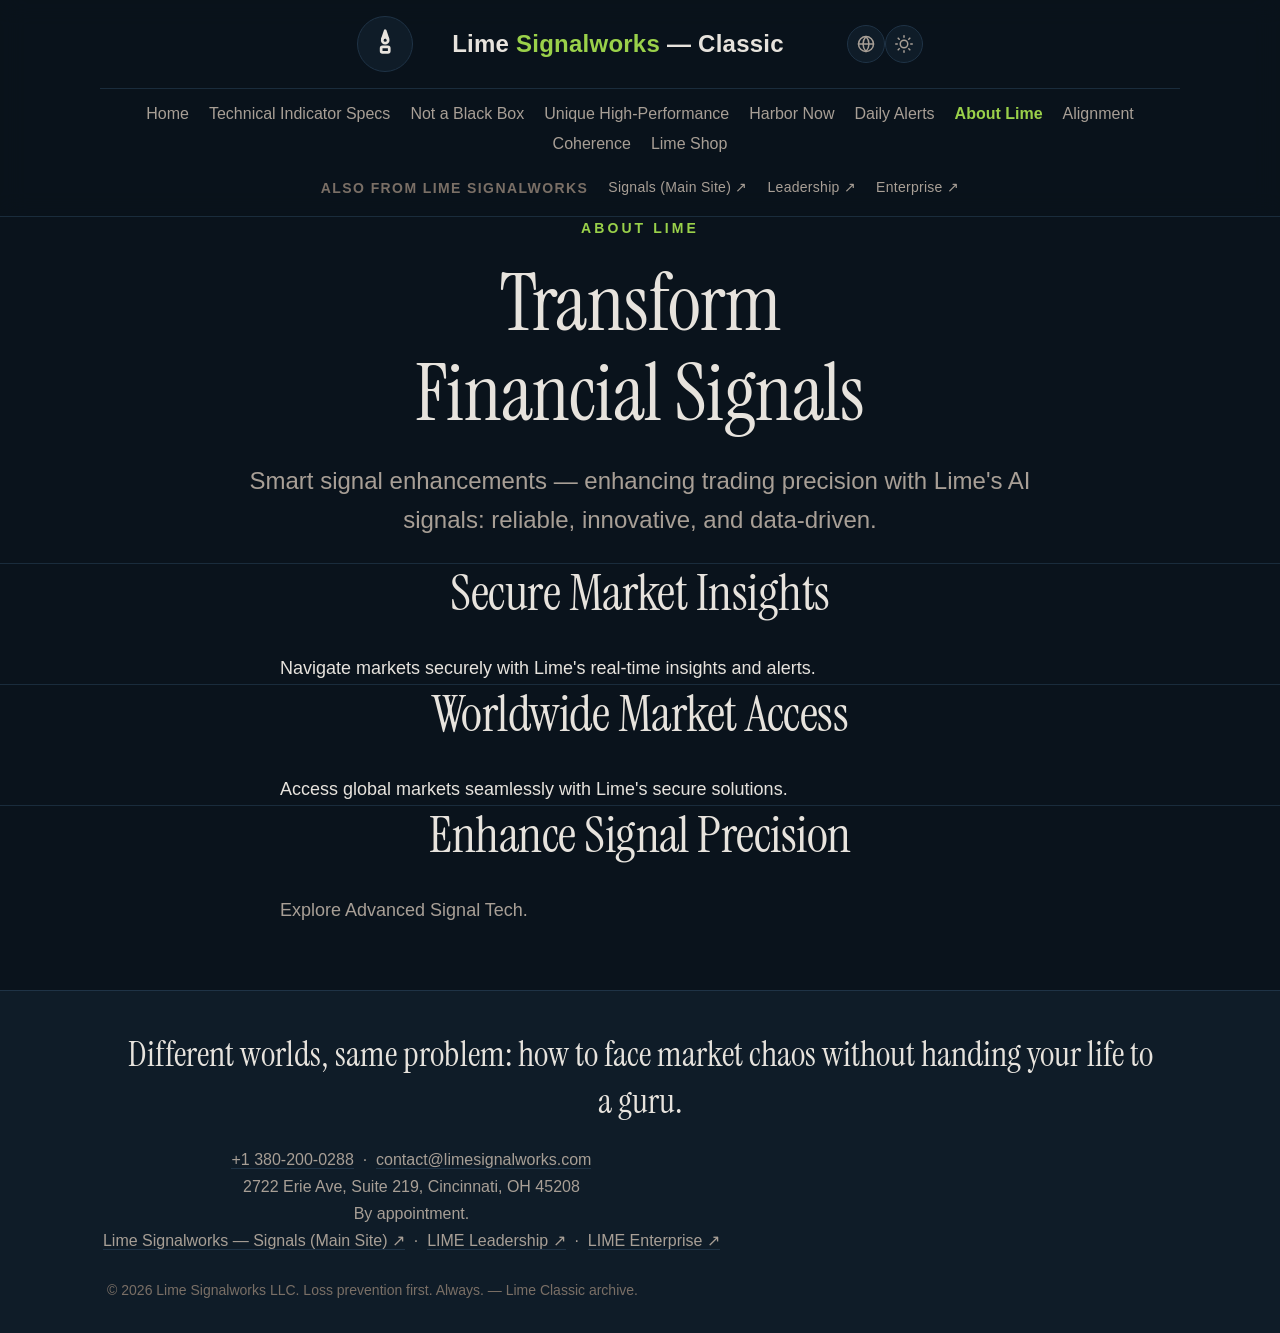
==== about-lime.html @ 79e6ef22 "Build second batch: 5 more Classic pages (daily-alerts, about-lime, alignment, coherence, lime-shop)" ====
<!DOCTYPE html>
<html lang="en" data-theme="dark">
<head>
<meta charset="UTF-8">
<meta name="viewport" content="width=device-width, initial-scale=1.0">
<title>About Lime · Lime Signalworks Classic</title>
<meta name="description" content="About Lime Signalworks: transforming financial signals with secure, real-time AI market insights.">
<link rel="canonical" href="https://classic.limesignalworks.com/about-lime.html">
<link rel="stylesheet" href="assets/style.css">
<link rel="preconnect" href="https://fonts.googleapis.com">
<link rel="preconnect" href="https://fonts.gstatic.com" crossorigin>
<link href="https://fonts.googleapis.com/css2?family=Instrument+Serif:ital@0;1&display=swap" rel="stylesheet">
<link href="https://api.fontshare.com/v2/css?f[]=general-sans@300,400,500,600,700&display=swap" rel="stylesheet">
</head>
<body>
<header>
  <div class="wrap hdr">
    <a class="brand" href="index.html" aria-label="Lime Signalworks Classic home">
      <span class="brand-mark"><svg viewBox="0 0 24 24" fill="none" stroke="currentColor" stroke-width="2" stroke-linecap="round" stroke-linejoin="round" aria-hidden="true"><path d="M12 2 L14 8 L12 6 L10 8 Z"/><rect x="9" y="14" width="6" height="4" rx="1"/><circle cx="12" cy="9" r="2.2"/></svg></span>
      <span class="word">Lime&nbsp;<b>Signalworks</b> &mdash; Classic</span>
    </a>
    <div class="hdr-actions">
      <div class="hdr-tools">
        <button class="icon-btn" data-translate aria-label="Translate this page">
          <svg width="18" height="18" viewBox="0 0 24 24" fill="none" stroke="currentColor" stroke-width="2" stroke-linecap="round" stroke-linejoin="round"><circle cx="12" cy="12" r="10"/><path d="M2 12h20M12 2a15.3 15.3 0 0 1 4 10 15.3 15.3 0 0 1-4 10 15.3 15.3 0 0 1-4-10 15.3 15.3 0 0 1 4-10z"/></svg>
        </button>
        <button class="icon-btn" data-theme-toggle aria-label="Switch theme">
          <svg width="18" height="18" viewBox="0 0 24 24" fill="none" stroke="currentColor" stroke-width="2" stroke-linecap="round" stroke-linejoin="round"><circle cx="12" cy="12" r="5"/><path d="M12 1v2M12 21v2M4.22 4.22l1.42 1.42M18.36 18.36l1.42 1.42M1 12h2M21 12h2M4.22 19.78l1.42-1.42M18.36 5.64l1.42-1.42"/></svg>
        </button>
      </div>
    </div>
  </div>
  <nav class="site-nav wrap" aria-label="Lime Classic pages">
      <a href="index.html">Home</a>
      <a href="technical-indicator-specs.html">Technical Indicator Specs</a>
      <a href="not-a-black-box.html">Not a Black Box</a>
      <a href="unique-high-performance.html">Unique High-Performance</a>
      <a href="harbor-now.html">Harbor Now</a>
      <a href="daily-alerts.html">Daily Alerts</a>
      <a href="about-lime.html" aria-current="page">About Lime</a>
      <a href="alignment.html">Alignment</a>
      <a href="coherence.html">Coherence</a>
      <a href="lime-shop.html">Lime Shop</a>
  </nav>
  <div class="sibling-nav wrap" aria-label="Other Lime Signalworks sites">
    <span class="sibling-label">Also from Lime Signalworks</span>
    <a href="https://signals.limesignalworks.com" target="_blank" rel="noopener">Signals (Main Site) &#8599;</a>
    <a href="https://leadership.limesignalworks.com" target="_blank" rel="noopener">Leadership &#8599;</a>
    <a href="https://lime-enterprise-web.vercel.app" target="_blank" rel="noopener">Enterprise &#8599;</a>
  </div>
</header>
<main>

  <section class="hero sec-plain">
    <div class="wrap">
      <div class="kicker">About Lime</div>
      <h1>Transform Financial Signals</h1>
      <p class="lede">Smart signal enhancements &mdash; enhancing trading precision with Lime's AI signals: reliable, innovative, and data-driven.</p>
    </div>
  </section>

  <section class="sec-plain">
    <div class="wrap">
      <div class="sec-bar"><h2>Secure Market Insights</h2></div>
      <div class="sec-body">
        <p>Navigate markets securely with Lime's real-time insights and alerts.</p>
      </div>
    </div>
  </section>

  <section class="sec-plain">
    <div class="wrap">
      <div class="sec-bar"><h2>Worldwide Market Access</h2></div>
      <div class="sec-body">
        <p>Access global markets seamlessly with Lime's secure solutions.</p>
      </div>
    </div>
  </section>

  <section class="sec-plain">
    <div class="wrap">
      <div class="sec-bar"><h2>Enhance Signal Precision</h2></div>
      <div class="sec-body">
        <p class="muted">Explore Advanced Signal Tech.</p>
      </div>
    </div>
  </section>


</main>
<footer>
  <div class="wrap foot-wrap">
    <div class="foot">
      <p class="creed">Different worlds, same problem: how to face market chaos without handing your life to a guru.</p>
      <p class="meta">
        <a href="tel:+13802000288">+1 380-200-0288</a> &nbsp;&middot;&nbsp;
        <a href="mailto:contact@limesignalworks.com">contact@limesignalworks.com</a><br>
        2722 Erie Ave, Suite 219, Cincinnati, OH 45208<br>
        By appointment.
      </p>
      <p class="meta" aria-label="Other Lime Signalworks sites">
        <a href="https://signals.limesignalworks.com" target="_blank" rel="noopener">Lime Signalworks &mdash; Signals (Main Site) &#8599;</a> &nbsp;&middot;&nbsp;
        <a href="https://leadership.limesignalworks.com" target="_blank" rel="noopener">LIME Leadership &#8599;</a> &nbsp;&middot;&nbsp;
        <a href="https://lime-enterprise-web.vercel.app" target="_blank" rel="noopener">LIME Enterprise &#8599;</a>
      </p>
      <p class="copy">&copy; 2026 Lime Signalworks LLC. Loss prevention first. Always. &mdash; Lime Classic archive.</p>
    </div>
  </div>
</footer>
<script src="assets/site.js"></script>
</body>
</html>
---- assets/style.css ----
/* Lime Classic shared stylesheet.
   Reused verbatim (structure, tokens, unboxed section pattern) from the
   reviewed sibling design system at lime-web-public/index.html, per the
   Lime Classic first-batch build spec. Ember/flame companion, visitor
   counter, and keeper-portrait rotation scripts are intentionally omitted
   -- those are specific to the Signals site. Theme toggle and translate
   button are retained for cross-site consistency. */
:root {
  --text-xs: clamp(0.75rem, 0.7rem + 0.25vw, 0.875rem);
  --text-sm: clamp(0.875rem, 0.8rem + 0.35vw, 1rem);
  --text-base: clamp(1rem, 0.95rem + 0.25vw, 1.125rem);
  --text-lg: clamp(1.125rem, 1rem + 0.75vw, 1.5rem);
  --text-xl: clamp(1.5rem, 1.2rem + 1.25vw, 2.25rem);
  --text-2xl: clamp(2rem, 1.2rem + 2.5vw, 3.25rem);
  --text-3xl: clamp(2.5rem, 1rem + 5vw, 5.25rem);
  --space-1: 0.25rem; --space-2: 0.5rem; --space-3: 0.75rem; --space-4: 1rem;
  --space-5: 1.25rem; --space-6: 1.5rem; --space-8: 2rem; --space-10: 2.5rem;
  --space-12: 3rem; --space-16: 4rem; --space-20: 5rem; --space-24: 6rem;
  --radius-sm: 0.375rem; --radius-md: 0.5rem; --radius-lg: 0.75rem; --radius-xl: 1rem; --radius-full: 999px;
  --transition-interactive: 180ms cubic-bezier(0.16, 1, 0.3, 1);
  --font-display: 'Instrument Serif', Georgia, serif;
  --font-body: 'General Sans', 'Helvetica Neue', sans-serif;
}
:root, [data-theme="dark"] {
  --color-bg: #0a131c; --color-surface: #0f1c28; --color-surface-2: #142433; --color-surface-offset: #16273a;
  --color-border: #1f3346; --color-divider: #1a2c3c;
  --color-text: #e7e3dd; --color-text-muted: #a89f96; --color-text-faint: #7a6f66;
  --color-primary: #9ad14a; --color-primary-hover: #b4e06a; --color-primary-soft: rgba(154,209,74,0.12);
  --color-glow-blue: #2f9bff;
  --color-beam: #e8b659; --color-beam-soft: rgba(232,182,89,0.14);
  --shadow-md: 0 4px 24px rgba(0,0,0,0.35); --shadow-lg: 0 18px 50px rgba(0,0,0,0.45);
}
[data-theme="light"] {
  --color-bg: #e7e3dd; --color-surface: #ffffff; --color-surface-2: #f7faf8; --color-surface-offset: #eef3ef;
  --color-border: #dbe4dd; --color-divider: #e4ece6;
  --color-text: #0a131c; --color-text-muted: #56685e; --color-text-faint: #8a9c92;
  --color-primary: #4f7a1f; --color-primary-hover: #3d6017; --color-primary-soft: rgba(79,122,31,0.10);
  --color-glow-blue: #2f9bff;
  --color-beam: #b07d1f; --color-beam-soft: rgba(176,125,31,0.12);
  --shadow-md: 0 4px 24px rgba(20,40,28,0.08); --shadow-lg: 0 18px 50px rgba(20,40,28,0.12);
}
*, *::before, *::after { box-sizing: border-box; margin: 0; padding: 0; }
html { -webkit-font-smoothing: antialiased; -moz-osx-font-smoothing: grayscale; text-rendering: optimizeLegibility; scroll-behavior: smooth; }
body { min-height: 100dvh; line-height: 1.6; font-family: var(--font-body); font-size: var(--text-base); color: var(--color-text); background-color: var(--color-bg); }
img, svg { display: block; max-width: 100%; height: auto; }
a, button { transition: color var(--transition-interactive), background var(--transition-interactive), border-color var(--transition-interactive), box-shadow var(--transition-interactive); }
h1, h2, h3 { text-wrap: balance; line-height: 1.12; font-family: var(--font-display); font-weight: 400; letter-spacing: -0.01em; }
p, li { text-wrap: pretty; max-width: 70ch; }
::selection { background: var(--color-primary-soft); }
:focus-visible { outline: 2px solid var(--color-primary); outline-offset: 3px; border-radius: var(--radius-sm); }
.wrap { max-width: 1080px; margin: 0 auto; padding: 0 var(--space-6); }

header { position: sticky; top: 0; z-index: 10; backdrop-filter: blur(12px); background: color-mix(in oklab, var(--color-bg) 82%, transparent); border-bottom: 1px solid var(--color-divider); }
.hdr { display: flex; align-items: center; justify-content: center; flex-wrap: wrap; padding: var(--space-4) 0; gap: var(--space-4); }
.hdr-actions { display: flex; flex-wrap: nowrap; align-items: center; gap: var(--space-4); }
.brand { display: flex; align-items: center; gap: var(--space-3); text-decoration: none; color: var(--color-text); }
.brand-mark { height: 56px; width: 56px; object-fit: cover; border-radius: 50%; flex-shrink: 0; border: 1px solid var(--color-border); display: flex; align-items: center; justify-content: center; background: var(--color-surface); }
.brand-mark svg { width: 60%; height: 60%; }
@media (max-width: 560px) { .brand-mark { height: 44px; width: 44px; } }
.brand .word { font-family: var(--font-body); font-weight: 600; font-size: var(--text-lg); letter-spacing: 0.01em; }
.brand .word b { font-weight: 700; color: var(--color-primary); }
.brand:hover { color: var(--color-primary); text-decoration: underline; text-underline-offset: 2px; }
.hdr-tools { display: flex; align-items: center; gap: 0; }
.icon-btn { display: inline-flex; align-items: center; justify-content: center; width: 38px; height: 38px; border-radius: var(--radius-full); border: 1px solid var(--color-border); color: var(--color-text-muted); background: var(--color-surface); cursor: pointer; }
.icon-btn:hover { color: var(--color-text); border-color: var(--color-primary); }
@media (min-width: 768px) { .brand .word { margin-inline: 2ch; } .hdr-tools { margin-left: 2ch; } }

/* Primary in-site page nav -- plain text links, no boxes. */
.site-nav { display: flex; flex-wrap: wrap; align-items: center; justify-content: center; gap: var(--space-1) var(--space-5); padding: var(--space-3) 0; border-top: 1px solid var(--color-divider); font-size: var(--text-sm); }
.site-nav a { color: var(--color-text-muted); text-decoration: none; }
.site-nav a:hover, .site-nav a[aria-current="page"] { color: var(--color-primary); }
.site-nav a[aria-current="page"] { font-weight: 600; }

/* Cross-site outbound links -- plain text, clearly labeled, no boxes. */
.sibling-nav { display: flex; flex-wrap: wrap; align-items: center; justify-content: center; gap: var(--space-1) var(--space-5); padding: var(--space-2) 0 var(--space-4); font-size: var(--text-xs); letter-spacing: 0.02em; }
.sibling-nav .sibling-label { color: var(--color-text-faint); text-transform: uppercase; letter-spacing: 0.1em; font-weight: 600; }
.sibling-nav a { color: var(--color-text-muted); text-decoration: none; border-bottom: 1px solid transparent; }
.sibling-nav a:hover { color: var(--color-primary); border-color: var(--color-primary); }

h1, h2, h3 { text-transform: none; }
.kicker { font-size: var(--text-xs); letter-spacing: 0.22em; text-transform: uppercase; color: var(--color-primary); font-weight: 600; margin-bottom: var(--space-5); }

.hero { padding: clamp(var(--space-12), 8vw, var(--space-20)) 0 var(--space-6); text-align: center; }
.hero h1 { font-size: var(--text-3xl); margin: 0 auto var(--space-6); max-width: 20ch; }
.hero .lede { font-size: var(--text-lg); color: var(--color-text-muted); max-width: 62ch; margin: 0 auto; }
.hero .lede strong { color: var(--color-primary); font-weight: 600; }
.hero-cta { margin-top: var(--space-8); display: flex; justify-content: center; gap: var(--space-4); flex-wrap: wrap; }

.btn { display: inline-flex; align-items: center; gap: var(--space-2); font-family: var(--font-body); font-weight: 600; font-size: var(--text-base); text-decoration: none; color: var(--color-bg); background: var(--color-primary); padding: var(--space-3) var(--space-6); border-radius: var(--radius-full); border: 1px solid var(--color-primary); box-shadow: var(--shadow-md); }
.btn:hover { background: var(--color-primary-hover); border-color: var(--color-primary-hover); transform: translateY(-2px); box-shadow: var(--shadow-lg); }
.btn.btn-ghost { background: transparent; color: var(--color-text); border-color: var(--color-border); box-shadow: none; }
.btn.btn-ghost:hover { border-color: var(--color-primary); color: var(--color-primary); transform: none; box-shadow: none; }

/* Unboxed section heading pattern -- centered display type, no box/glow ring. */
.sec-bar { text-align: center; margin: 0 auto var(--space-8); }
.sec-bar h2, .sec-bar h3 { font-size: var(--text-2xl); margin: 0; text-align: center; font-family: var(--font-display); font-weight: 400; letter-spacing: -0.01em; color: var(--color-text); }
.sec-bar h3 { font-size: var(--text-xl); }

/* Hairline wayfinding divider before each unboxed section -- a 1px top border,
   not an enclosing box, so scroll rhythm stays legible without box/card chrome. */
.sec-plain { border-top: 1px solid var(--color-divider); padding-top: var(--space-16); margin-top: var(--space-16); }
.sec-plain:first-child { border-top: none; padding-top: 0; margin-top: 0; }
section { margin-top: 0 !important; padding-top: 0 !important; }

.sec-body { max-width: 720px; margin-left: auto; margin-right: auto; }
.sec-body.wide { max-width: 860px; }
.sec-body p { font-size: var(--text-base); color: var(--color-text); margin-bottom: var(--space-5); line-height: 1.7; }
.sec-body p:last-child { margin-bottom: 0; }
.sec-body .muted { color: var(--color-text-muted); }
.sec-body strong { color: var(--color-primary); font-weight: 600; }
.sec-body ul, .sec-body ol { margin: 0 0 var(--space-5) var(--space-6); color: var(--color-text); }
.sec-body li { margin-bottom: var(--space-2); line-height: 1.65; }
.sec-body h3 { font-size: var(--text-lg); margin: var(--space-8) 0 var(--space-3); font-family: var(--font-display); font-weight: 400; color: var(--color-text); text-align: left; }
.sec-sub { text-align: center; color: var(--color-text-muted); margin: 0 auto var(--space-10); max-width: 640px; }

/* Indicator list -- each indicator is a plain flowing subsection separated
   by the same hairline rhythm used between major sections, per spec. */
.indicator { border-top: 1px solid var(--color-divider); padding-top: var(--space-10); margin-top: var(--space-10); }
.indicator:first-child { border-top: none; padding-top: 0; margin-top: 0; }
.indicator h3 { font-size: var(--text-xl); margin: 0 0 var(--space-3); text-align: left; font-family: var(--font-display); font-weight: 400; color: var(--color-text); }
.indicator .ind-states { font-size: var(--text-sm); color: var(--color-text-muted); margin-bottom: var(--space-2); }
.indicator .ind-formula { font-family: var(--font-display); font-style: italic; font-size: var(--text-lg); color: var(--color-primary); margin-bottom: var(--space-4); }
.indicator p { font-size: var(--text-base); color: var(--color-text); margin-bottom: 0; line-height: 1.7; }

footer { padding: 0; background: var(--color-surface); margin-top: var(--space-16); border-top: 1px solid var(--color-border); }
.foot-wrap { padding: var(--space-10) 0 var(--space-8); }
.foot .creed { font-family: var(--font-display); font-size: var(--text-xl); color: var(--color-text); line-height: 1.35; margin-bottom: var(--space-5); text-align: center; }
.foot .meta { font-size: var(--text-sm); color: var(--color-text-muted); line-height: 1.7; text-align: center; }
.foot .meta a { color: var(--color-text-muted); text-decoration: none; border-bottom: 1px solid var(--color-border); }
.foot .meta a:hover { color: var(--color-primary); border-color: var(--color-primary); }
.foot .copy { font-size: var(--text-xs); color: var(--color-text-faint); margin-top: var(--space-6); text-align: center; }
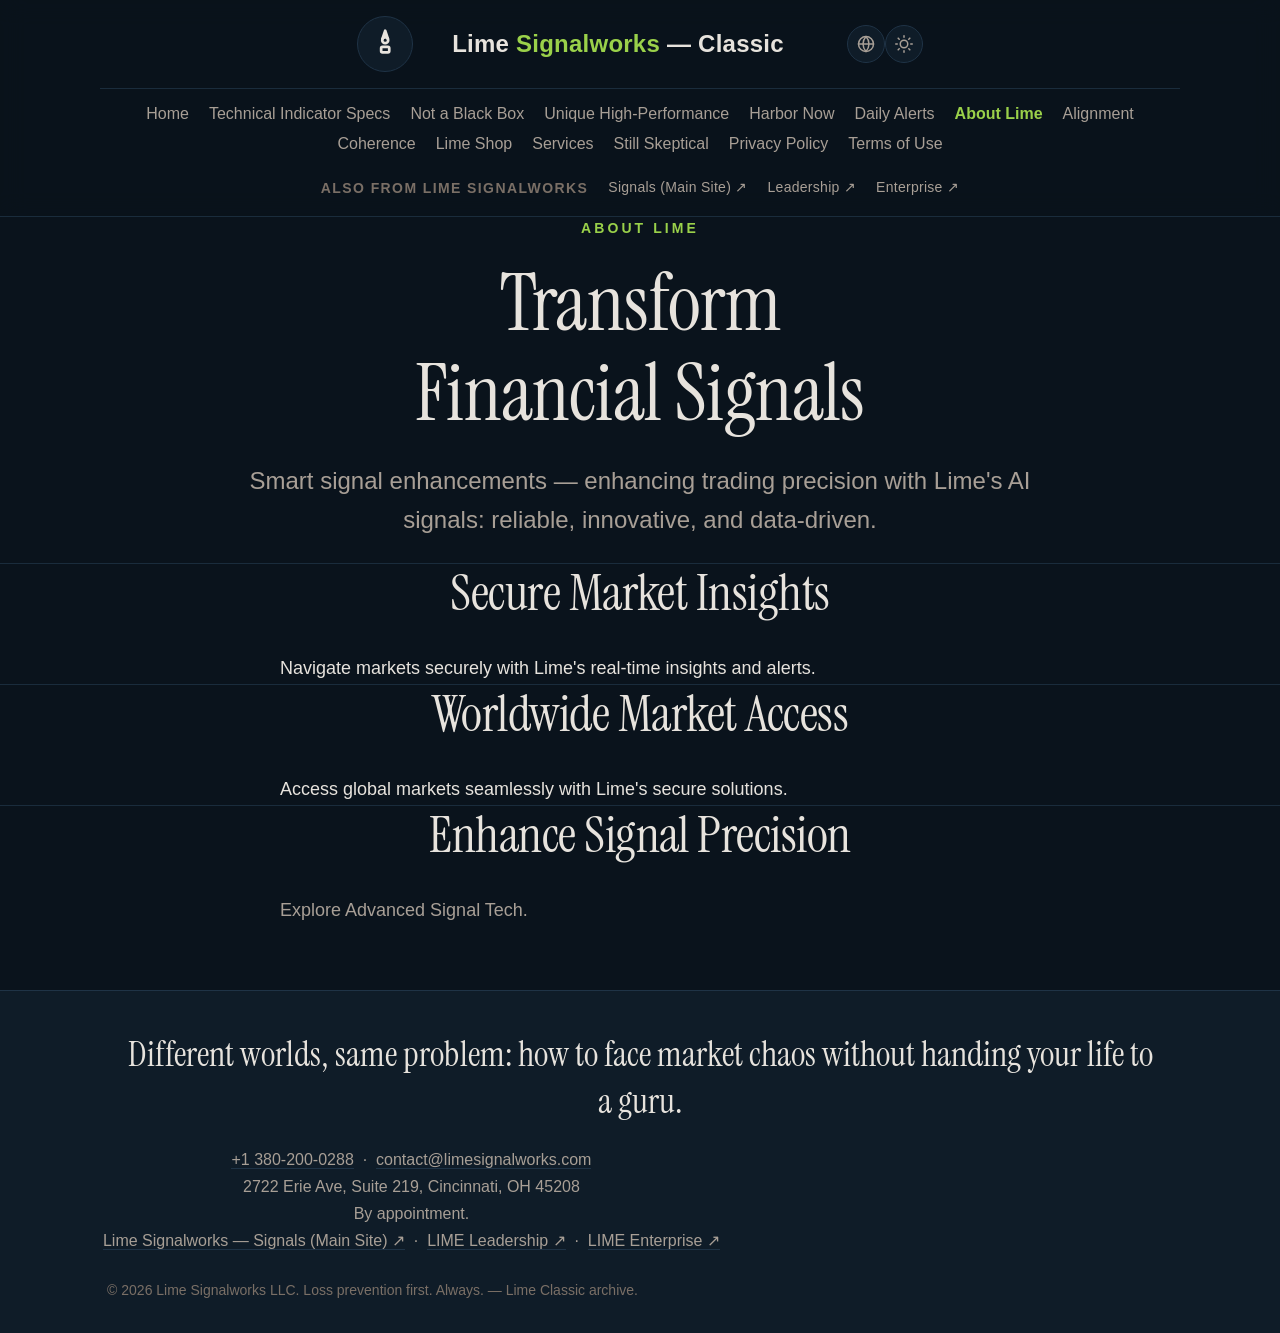
==== commit 03bf005a: "Build third batch: 4 more Classic pages (services, still-skeptical, privacy-policy, terms-of-use) - " ====
--- a/about-lime.html
+++ b/about-lime.html
@@ -41,6 +41,10 @@
       <a href="alignment.html">Alignment</a>
       <a href="coherence.html">Coherence</a>
       <a href="lime-shop.html">Lime Shop</a>
+      <a href="services.html">Services</a>
+      <a href="still-skeptical.html">Still Skeptical</a>
+      <a href="privacy-policy.html">Privacy Policy</a>
+      <a href="terms-of-use.html">Terms of Use</a>
   </nav>
   <div class="sibling-nav wrap" aria-label="Other Lime Signalworks sites">
     <span class="sibling-label">Also from Lime Signalworks</span>
